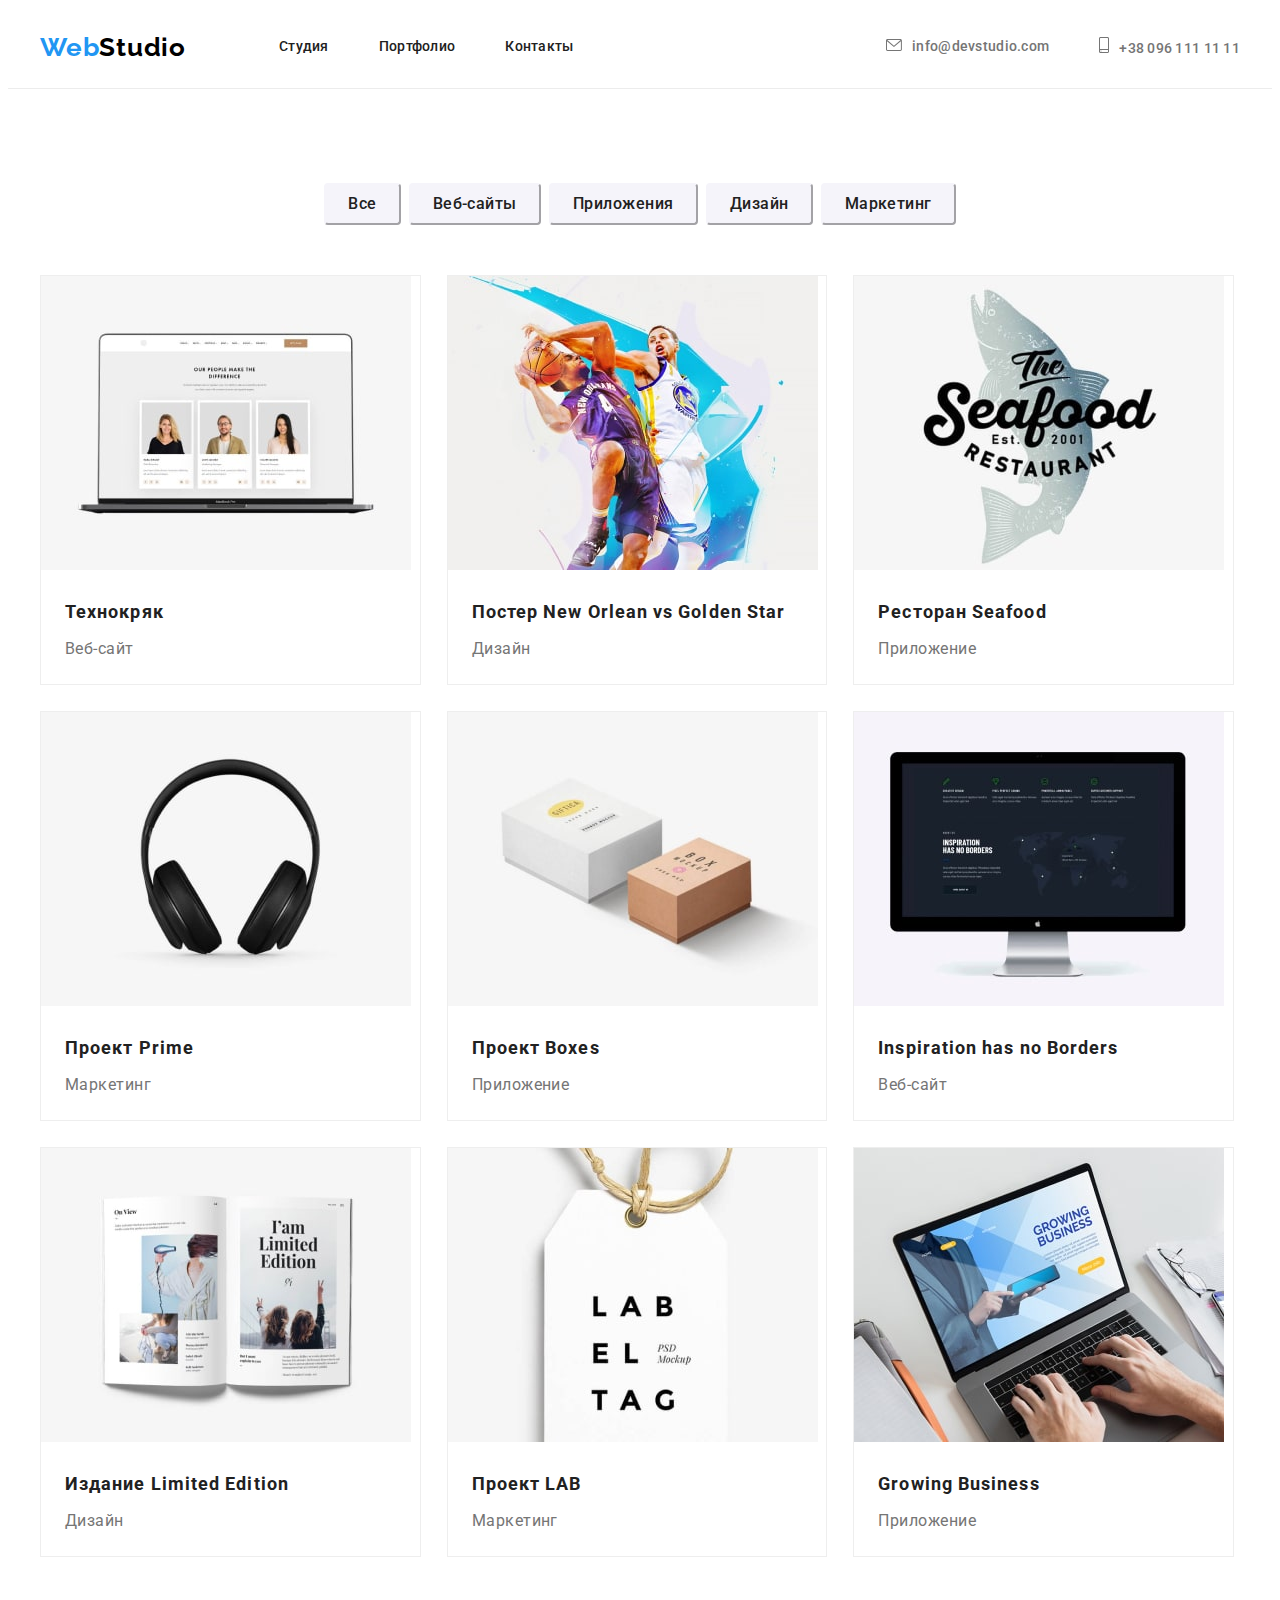
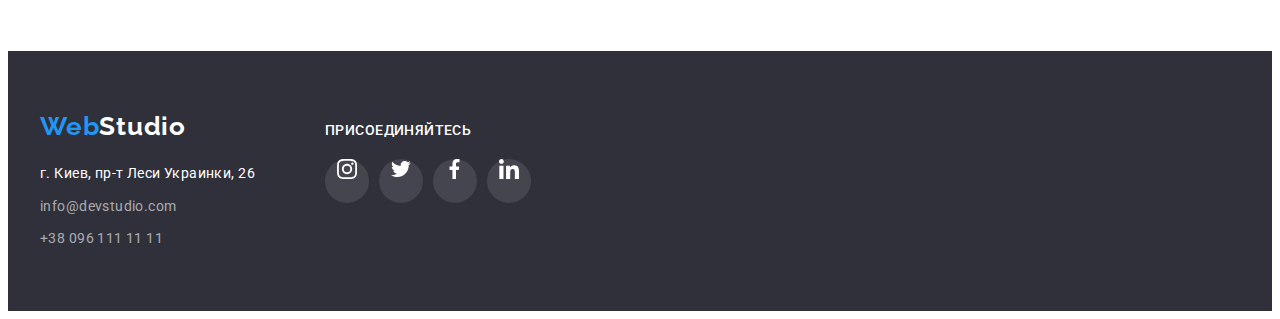
==== portfolio.html @ 397a9e9d "Perenos 4 DZ" ====
<!DOCTYPE html>
<html lang="en">
<head>
    <meta charset="UTF-8">
    <meta http-equiv="X-UA-Compatible" content="IE=edge">
    <meta name="viewport" content="width=device-width, initial-scale=1.0">
    <link rel="preconnect" href="https://fonts.googleapis.com">
    <link rel="preconnect" href="https://fonts.gstatic.com" crossorigin>
    <link href="https://fonts.googleapis.com/css2?family=Raleway:wght@700&family=Roboto:wght@400;500;700;900&display=swap"
        rel="stylesheet">
        <link rel="stylesheet" href="https://cdnjs.cloudflare.com/ajax/libs/modern-normalize/1.1.0/modern-normalize.min.css"
            integrity="sha512-wpPYUAdjBVSE4KJnH1VR1HeZfpl1ub8YT/NKx4PuQ5NmX2tKuGu6U/JRp5y+Y8XG2tV+wKQpNHVUX03MfMFn9Q=="
            crossorigin="anonymous" referrerpolicy="no-referrer" />
    <link rel="stylesheet" href="./css/styles.css">
    <title>Портфолио</title>
</head>
<body>
    <!--Верстка хеддера-->
    <header class="header">
        <div class="container header-container">
            <div class="header-logo">
                <a class="link logo" href="#0"><span class="logo-first">Web</span>Studio</a>
            </div>
            <nav class="header-navigation">
                <ul class="list header-list">
                    <li class="header-item"><a class="link  header-link" href="./index.html">Студия</a></li>
                    <li class="header-item"><a class="link header-link" href="./portfolio.html">Портфолио</a></li>
                    <li class="header-item"><a class="link header-link" href="#0">Контакты</a></li>
                </ul>
            </nav>
            <div class="header-connect">
                <ul class="list header-contacts">
                    <li class="header-contacts-item">
            
                        <a class="link header-mail" href="mailto:info@devstudio.com">
                            <svg class="header-icon">
                                <use href="./img/icon.svg#icon-mail" width='16' height='12'></use>
                            </svg>info@devstudio.com</a>
                    </li>
                    <li>
                        <a class="link header-tel" href="tel:+380961111111">
                            <svg class="header-icon tel-icon">
                                <use href="./img/icon.svg#icon-tel" width='10' height='16'></use>
                            </svg>+38 096 111 11 11</a>
                    </li>
                </ul>
            </div>
            </div>
    </header>
    <main>
        <!--Список кнопок-->
        <h1 class="visually-hidden">Наши портфолио и их перечень</h1>
        <section class="section">
            <div class="container portfolio-container">
            <h2 class="visually-hidden">Фильтр портфолио</h2>
            <ul class="list button-list">
                <li class="button-item"><button class="button-style button-cursor-style" type="button">Все</button></li>
                <li class="button-item"><button class="button-style button-cursor-style" type="button">Веб-сайты</button></li>
                <li class="button-item"><button class="button-style button-cursor-style" type="button">Приложения</button></li>
                <li class="button-item"><button class="button-style button-cursor-style" type="button">Дизайн</button></li>
                <li class="button-item"><button class="button-style button-cursor-style" type="button">Маркетинг</button></li>
            </ul>
        <!--Перечень портфолио-->
            <ul class="list portfolio-list">
                <li class="portfolio-item"><a class="link portfolio-link" href="#0">
                    <img class="portfolio-image" src="./img/portfolioo/portfolio1.jpeg" alt="Логотип портфолио" width="370px">
                    <div class="portfolio-text-styles">
                        <h3 class="portfolio-list-subtitle">Технокряк</h3>
                        <p class="portfolio-list-text">Веб-сайт</p>
                    </div>
                </a>
                </li>
                <li class="portfolio-item"><a class="link portfolio-link" href="#0"><img class="portfolio-image" src="./img/portfolioo/portfolio2.jpeg" alt="Логотип примера портфолио" width="370px">
                <div class="portfolio-text-styles">
                    <h3 class="portfolio-list-subtitle">Постер New Orlean vs Golden Star</h3>
                    <p class="portfolio-list-text">Дизайн</p>
                </div>
                </a>
                </li>
                <li class="portfolio-item"><a class="link portfolio-link" href="#0"><img class="portfolio-image" src="./img/portfolioo/portfolio3.jpeg" alt="Логотип примера портфолио" width="370px">
                <div class="portfolio-text-styles">
                    <h3 class="portfolio-list-subtitle">Ресторан Seafood</h3>
                    <p class="portfolio-list-text">Приложение</p>
                </div></a>
                </li>
                <li class="portfolio-item"><a class="link portfolio-link" href="#0"><img class="portfolio-image" src="./img/portfolioo/portfolio4.jpeg" alt="Логотип примера портфолио" width="370px">
                <div class="portfolio-text-styles">
                    <h3 class="portfolio-list-subtitle">Проект Prime</h3>
                    <p class="portfolio-list-text">Маркетинг</p>
                </div>
                </a>
                </li>
                <li class="portfolio-item"><a class="link portfolio-link" href="#0"><img class="portfolio-image" src="./img/portfolioo/portfolio5.jpeg" alt="Логотип примера портфолио" width="370px">
                <div class="portfolio-text-styles">
                    <h3 class="portfolio-list-subtitle">Проект Boxes</h3>
                    <p class="portfolio-list-text">Приложение</p>
                </div>
                </a>
                </li>
                <li class="portfolio-item"><a class="link portfolio-link"  href="#0"><img class="portfolio-image" src="./img/portfolioo/portfolio6.jpeg" alt="Логотип примера портфолио" width="370px">
                    <div class="portfolio-text-styles">
                    <h3 class="portfolio-list-subtitle">Inspiration has no Borders</h3>
                    <p class="portfolio-list-text">Веб-сайт</p>
                </div>
                </a>
                </li>
                <li class="portfolio-item"><a class="link portfolio-link" href="#0"><img class="portfolio-image" src="./img/portfolioo/portfolio7.jpeg" alt="Логотип примера портфолио" width="370px">
                <div class="portfolio-text-styles">
                    <h3 class="portfolio-list-subtitle">Издание Limited Edition</h3>
                    <p class="portfolio-list-text">Дизайн</p>
                </div></a>
                </li>
                <li class="portfolio-item"><a class="link portfolio-link" href="#0"><img class="portfolio-image" src="./img/portfolioo/portfolio8.jpeg" alt="Логотип примера портфолио" width="370px">
                <div class="portfolio-text-styles">
                    <h3 class="portfolio-list-subtitle">Проект LAB</h3>
                    <p class="portfolio-list-text">Маркетинг</p>
                </div>
                </a>
                </li>
                <li class="portfolio-item"><a class="link portfolio-link" href="#0"><img class="portfolio-image" src="./img/portfolioo/portfolio9.jpeg" alt="Логотип примера портфолио" width="370px">
                <div class="portfolio-text-styles">
                    <h3 class="portfolio-list-subtitle">Growing Business</h3>
                    <p class="portfolio-list-text">Приложение</p>
                </div>
                </a>
                </li>
            </ul>
            </div>
        </section>
    </main>
        <!--Создание подвала-->
    <footer class="footer">
        <div class="footer-main-container container">
            <div class="footer-container">
                <a class="link logo-footer" href="#0"><span class="logo-first">Web</span>Studio</a>
                <address class="address-title">
                    <ul class="list footer-contacts">
                        <li class="footer-list-item"><a class="link map-navigation"
                                href="https://goo.gl/maps/PW8hdYivpTVeAPPN6" target="_blank">г. Киев, пр-т Леси Украинки,
                                26</a></li>
                        <li class="footer-list-item"><a class="link footer-mail"
                                href="mailto:info@devstudio.com">info@devstudio.com</a></li>
                        <li class="footer-list-item"><a class="link footer-tel" href="tel:+380961111111">+38 096 111 11
                                11</a></li>
                    </ul>
            </div>
            </address>
            <div class="container our-social-container">
                <h3 class="our-social-title">ПРИСОЕДИНЯЙТЕСЬ</h3>
                <ul class="our-social-list list">
                    <li class="our-social-item">
                        <a class="link our-social-link" href="#0">
                            <svg class="our-social-image">
                                <use href='./img/icon.svg#icon-instagram' width='20' height='20'></use>
                            </svg>
                        </a>
                    </li>
                    <li class="our-social-item">
                        <a class="link our-social-link" href="#0">
                            <svg class="our-social-image">
                                <use href='./img/icon.svg#icon-twitter' width='20' height='20'></use>
                            </svg>
                        </a>
                    </li>
                    <li class="our-social-item">
                        <a class="link our-social-link" href="#0">
                            <svg class="our-social-image">
                                <use href='./img/icon.svg#icon-facebook' width='20' height='20'></use>
                            </svg>
                        </a>
                    </li>
                    <li class="our-social-item">
                        <a class="link our-social-link" href="#0">
                            <svg class="our-social-image">
                                <use href='./img/icon.svg#icon-linkedin' width='20' height='20'></use>
                            </svg>
                        </a>
                    </li>
                </ul>
            </div>
        </div>
    </footer>
</body>
</html>
---- css/styles.css ----
:root {
  --main-title-color: #ffffff;
  --second-title-color: #212121;
  --main-text-color: #757575;
  --second-text-color: #ffffff;
  --third-text-color: rgba(255, 255, 255, 0, 6);
  --fourth-text-color: #212121;
  --accent-text-color: #2196f3;
  --header-text-color-first: #212121;
  --header-text-color-second: #757575;
  --main-logo-color: #000000;
  --second-logo-color: #2196f3;
}

a:active,
a:focus {
  outline: none;
}

input,
textarea {
  outline: none;
}
input:active,
textarea:active {
  outline: none;
}
:focus {
  outline: none;
}
textarea {
  resize: none;
}
textarea {
  resize: vertical;
}
textarea {
  resize: horizontal;
}

p,
h1,
h2,
h3,
h4,
h5,
h6 {
  margin: 0;
}

body {
  font-family: "Roboto", sans-serif;
  background-color: #ffffff;
  color: var(--main-text-color);
}

ul {
  margin: 0;
  padding: 0;
}

button {
  cursor: pointer;
}

.list {
  list-style: none;
}

.link {
  text-decoration: none;
  color: inherit;
}

.visually-hidden {
  position: absolute;
  white-space: nowrap;
  width: 1px;
  height: 1px;
  overflow: hidden;
  border: 0;
  padding: 0;
  clip: rect(0 0 0 0);
  clip-path: inset(50%);
  margin: -1px;
}

.section {
  padding-top: 94px;
  padding-bottom: 94px;
}

.container {
  width: 1200px;
  padding-left: 15px;
  padding-right: 15px;
  margin: 0 auto;
}

/*-----------------HEADER--------------*/

.header {
  padding-top: 24px;
  padding-bottom: 25px;
  border-bottom: 1px solid #ececec;
}

.header-logo {
  margin-right: 93px;
}

.header-container {
  display: flex;
  align-items: center;
}

.header-item:not(:last-child) {
  margin-right: 50px;
}

.header-connect {
  margin-left: auto;
}

.header-contacts {
  display: flex;
}

.header-mail {
  margin-right: 50px;
}

.logo {
  font-family: "Raleway", sans-serif;
  font-weight: 700;
  font-size: 26px;
  line-height: 1.19;
  letter-spacing: 0.03em;
  color: var(--main-logo-color);
}

.logo-first {
  color: var(--second-logo-color);
}

.header-list {
  display: flex;
}

.header-item {
  font-weight: 500;
  font-size: 14px;
  line-height: 1.14;
  letter-spacing: 0.02em;
  color: var(--header-text-color-first);
}

.header-contacts {
  font-weight: 500;
  font-size: 14px;
  line-height: 1.14;
  letter-spacing: 0.02em;
  color: var(--header-text-color-second);
  justify-content: center;
  align-items: center;
}

.header-icon {
  width: 16px;
  height: 12px;
  margin-right: 10px;
  fill: var(--header-text-color-second);
}

.tel-icon {
  width: 10px;
  height: 16px;
}

.header-contacts-item:hover,
.header-contacts-item:focus {
  color: var(--accent-text-color);
  fill: var(--accent-text-color);
}

.logo:focus,
.logo:hover {
  color: var(--accent-text-color);
}

.header-link:hover,
.header-link:focus,
.header-link:active {
  color: var(--accent-text-color);
}

.header-tel:hover,
.header-tel:focus {
  color: var(--accent-text-color);
}

.header-tel:hover svg,
.header-tel:focus svg {
  fill: var(--accent-text-color);
}

.header-mail:focus,
.header-mail:hover {
  color: var(--accent-text-color);
}

.header-mail:focus svg,
.header-mail:hover svg {
  fill: var(--accent-text-color);
}

/*--------------------HERO------------------*/

.hero {
  background-color: #2f303a;
  /* max-height: 600px; */
  padding-bottom: 200px;
  padding-top: 200px;
  background-image: linear-gradient(
      rgba(47, 48, 58, 0.4),
      rgba(47, 48, 58, 0.4)
    ),
    url(../img/hero.jpeg);
}

.hero-container {
  text-align: center;
}

.hero-title {
  font-weight: 900;
  font-size: 44px;
  line-height: 1.36;

  letter-spacing: 0.06em;
  text-transform: uppercase;

  color: var(--main-title-color);

  max-width: 696px;
  margin: 0 auto;
  margin-bottom: 30px;
}

.hero-button {
  height: 50px;
  min-width: 200px;
  font-weight: 700;
  font-size: 16px;
  line-height: 1.87;

  letter-spacing: 0.06em;
  border-radius: 4%;
  border-color: transparent;

  color: var(--second-text-color);
  background-color: var(--accent-text-color);
}

/*--------------Features and what we do----------------*/

/* .features-container {
  padding-bottom: 94px;
  padding-top: 94px;
} */

.features {
  padding-bottom: 0;
}

.features-list {
  display: flex;
  /* margin-bottom: 94px; */
}

/* .features-list-item:not(:last-child) {
  margin-left: 30px;
} */

.features-list-item {
  margin-right: 30px;
  max-width: 270px;
}

.features-list-item:nth-child(4n) {
  margin-right: 0;
}

.features-thumb {
  width: 270px;
  height: 120px;
  background-color: #f5f4fa;

  border-radius: 4px;

  display: flex;

  justify-content: center;
  align-items: center;
}

.features-icon {
  max-width: 70px;
  max-height: 70px;
}

.features-list-subtitle {
  font-weight: 700;
  font-size: 14px;
  line-height: 1.14;
  letter-spacing: 0.03em;
  text-transform: uppercase;

  color: var(--second-title-color);
  padding-top: 30px;
  margin-bottom: 10px;
}

.features-list-text {
  font-weight: 400;
  font-size: 14px;
  line-height: 1.71;
  letter-spacing: 0.03em;
  color: var(--main-text-color);
}

.features-list-title {
  font-weight: 700;
  font-size: 36px;
  line-height: 1.17;
  text-align: center;
  letter-spacing: 0.03em;

  color: var(--second-title-color);

  margin-bottom: 50px;
}

.features-list-pictures {
  display: flex;
}

.list-picture {
  margin-right: 30px;
}

.list-picture:nth-child(3n) {
  margin-right: 0;
}

/*------------------------OUR TEAM------------------------*/

.our-team {
  background-color: #f5f4fa;
}

/* .our-team-container {
  padding-top: 94px;
  padding-bottom: 94px;
} */

.our-team-title {
  font-weight: 700;
  font-size: 36px;
  line-height: 1.17;

  text-align: center;
  letter-spacing: 0.03em;

  color: var(--second-title-color);

  margin-bottom: 50px;
}

.our-team-item {
  padding-bottom: 30px;
  box-shadow: 0px 1px 3px rgba(0, 0, 0, 0.12), 0px 1px 1px rgba(0, 0, 0, 0.14),
    0px 2px 1px rgba(0, 0, 0, 0.2);
  border-radius: 0px 0px 4px 4px;
}

.our-team-list {
  display: flex;
}

.our-team-image {
  margin-bottom: 30px;
}

.our-team-subtitle {
  font-weight: 500;
  font-size: 16px;
  line-height: 1.19;

  text-align: center;
  letter-spacing: 0.03em;

  color: var(--second-title-color);

  margin-bottom: 10px;
}

.our-team-text {
  font-weight: 400;
  font-size: 16px;
  line-height: 1.19;

  text-align: center;
  letter-spacing: 0.03em;

  color: var(--main-text-color);
  margin-bottom: 16px;
}

.our-team-item {
  background-color: #ffffff;
  margin-right: 30px;
}

.our-team-item:nth-child(4n) {
  margin-bottom: 0;
}

.our-team-social-list {
  display: flex;
  justify-content: center;
}

.our-team-social-item {
  /* width: 100%;
  height: 100%; */
}

.our-team-social-image {
  max-width: 20px;
  max-height: 20px;
  fill: #afb1b8;
}

.our-team-social-link {
  display: flex;
  justify-content: center;
  align-items: center;
  width: 44px;
  height: 44px;
  border-radius: 50%;
}

.our-team-social-link:hover,
.our-team-social-link:focus {
  fill: var(--second-text-color);
  background-color: var(--accent-text-color);
}

.our-team-social-link:hover svg,
.our-team-social-link:focus svg {
  fill: var(--second-text-color);
}

/*-------------------REGULAR CUSTOMERS---------------------*/

.regular-customers {
  padding-top: 94px;
  padding-bottom: 94px;
}

.regular-customers-title {
  font-weight: 700;
  font-size: 36px;
  line-height: 1.17;
  text-align: center;
  letter-spacing: 0.03em;
  color: var(--second-title-color);

  margin-bottom: 50px;
}

.regular-customers-list {
  display: flex;
  /* justify-content: center;
  align-items: center; */
}

.regular-customers-item {
  display: flex;

  /* width: 170px;
  height: 92px;
  border: 1px solid #afb1b8;
  border-radius: 4%; */
}

.regular-customers-item + .regular-customers-item {
  margin-left: 30px;
}

.regular-customers-link {
  width: 170px;
  height: 92px;
  border: 1px solid #afb1b8;
  border-radius: 4%;
  display: flex;
  justify-content: center;
  align-items: center;
}

.regular-customers-link:hover,
.regular-customers-link:focus {
  color: var(--accent-text-color);
  border-color: var(--accent-text-color);
}

.regular-customers-image {
  width: 106px;
  height: 60px;
  fill: #afb1b8;
}

.regular-customers-link:hover svg,
.regular-customers-link:focus svg {
  fill: #2196f3;
  border-color: var(--accent-text-color);
}

/*------------------------FOOTER-----------------------*/

.footer {
  background-color: #2f303a;
  padding-top: 60px;
  padding-bottom: 60px;
}

.footer-main-container {
  display: flex;
  align-items: baseline;
  /* max-height: 300px; */
}

.footer-container {
}

.logo-footer {
  display: block;
  font-family: "Raleway", sans-serif;
  font-weight: 700;
  font-size: 26px;
  line-height: 1.19;
  letter-spacing: 0.03em;
  color: #ffffff;

  margin-bottom: 20px;
}

.logo-footer:hover,
.logo-footer:focus {
  color: var(--accent-text-color);
}

.footer-contacts {
  font-weight: 400;
  font-size: 14px;
  line-height: 1.71;
  letter-spacing: 0.03em;
  color: var(--header-text-color-second);
}

.footer-list-item {
  margin-bottom: 9px;
}

.footer-list-item:last-child {
  margin-bottom: 0;
}

.map-navigation {
  color: var(--second-text-color);
}

.footer-mail,
.footer-tel {
  color: rgba(255, 255, 255, 0.6);
}

.footer-list-item-map {
  color: var(--second-text-color);
}

.footer-tel:hover,
.footer-tel:focus {
  color: var(--accent-text-color);
}

.footer-mail:focus,
.footer-mail:hover {
  color: var(--accent-text-color);
}

.map-navigation:hover,
.map-navigation:focus {
  color: var(--accent-text-color);
}

.address-title {
  font-style: inherit;
  /* max-width: 231px;
  margin-right: 70px; */
}

.our-social-title {
  font-weight: 500;
  font-size: 14px;
  /* text-align: center; */
  line-height: 1.14;
  letter-spacing: 0.03em;
  /* text-transform: uppercase; */
  margin-bottom: 20px;
  color: var(--main-title-color);
}

.our-social-container {
  margin-left: 70px;
  width: 206px;
  padding-left: 0;
}

.our-social-list {
  display: flex;
  justify-content: center;
  align-items: center;
}

/* .our-social-item {
  border-radius: 50%;
} */

.our-social-link {
  display: flex;
  justify-content: center;
  align-items: center;
  width: 44px;
  height: 44px;
  border-radius: 50%;
  background-color: rgba(255, 255, 255, 0.1);
}

.our-social-item + .our-social-item {
  margin-left: 10px;
}

.our-social-image {
  width: 44px;
  height: 44px;
  fill: var(--second-text-color);
  padding: 12px;
}

.our-social-link:hover,
.our-social-link:focus {
  fill: var(--second-text-color);
  background-color: var(--accent-text-color);
}

/* .our-social-item:hover svg,
.our-social-item:focus svg {
  fill: var(--second-text-color);
} */
/*--------------------------PORTFOLIO PAGE-----------------*/

/* .portfolio-container {
  padding-top: 90px;
  padding-bottom: 90px;
} */

/*-------------------------------PORTFOLIO BUTTONS-----------------*/

.button-list {
  display: flex;
  padding-left: 280px;
  padding-right: 280px;
  margin-bottom: 50px;
  justify-content: center;
}

.button-item {
  margin-right: 8px;
  /* width: 128px;
  height: 38px; */
  flex-shrink: 0;
}

.button-item:last-child {
  margin-right: 0;
}
.button-style {
  font-family: "Roboto", sans-serif;
  font-weight: 500;
  font-size: 16px;
  line-height: 26px;

  text-align: center;
  letter-spacing: 0.03em;
  background-color: #f5f4fa;
  color: var(--fourth-text-color);

  border-radius: 4px;
  border-color: #f5f4fa;
  padding: 6px 22px;
}

.button-style:hover,
.button-style:focus {
  color: var(--second-text-color);
  background-color: var(--accent-text-color);
}

/*-------------------------------PORTFOLIO LIST-----------------*/

.portfolio-list {
  display: flex;
  flex-wrap: wrap;
  margin: -13px;
}

.portfolio-item {
  background: #ffffff;
  border: 1px solid #eeeeee;

  flex-basis: calc(100% / 3 - 30px);
  margin: 13px;
}

/* .portfolio-image {
} */

.portfolio-link {
  display: block;
}

.portfolio-text-styles {
  padding-top: 20px;
  padding-left: 24px;
  padding-right: 24px;
  padding-bottom: 20px;
}

.portfolio-list-subtitle {
  font-weight: 700;
  font-size: 18px;
  line-height: 2;

  letter-spacing: 0.06em;

  color: var(--second-title-color);

  margin-bottom: 4px;
}

.portfolio-list-text {
  font-weight: 400;
  font-size: 16px;
  line-height: 1.87;

  letter-spacing: 0.03em;

  color: var(--main-text-color);
}

.portfolio-link:hover,
.portfolio-link:focus {
  color: var(--accent-text-color);
  box-shadow: 0px 1px 1px rgba(0, 0, 0, 0.12), 0px 4px 4px rgba(0, 0, 0, 0.06),
    1px 4px 6px rgba(0, 0, 0, 0.16);
}
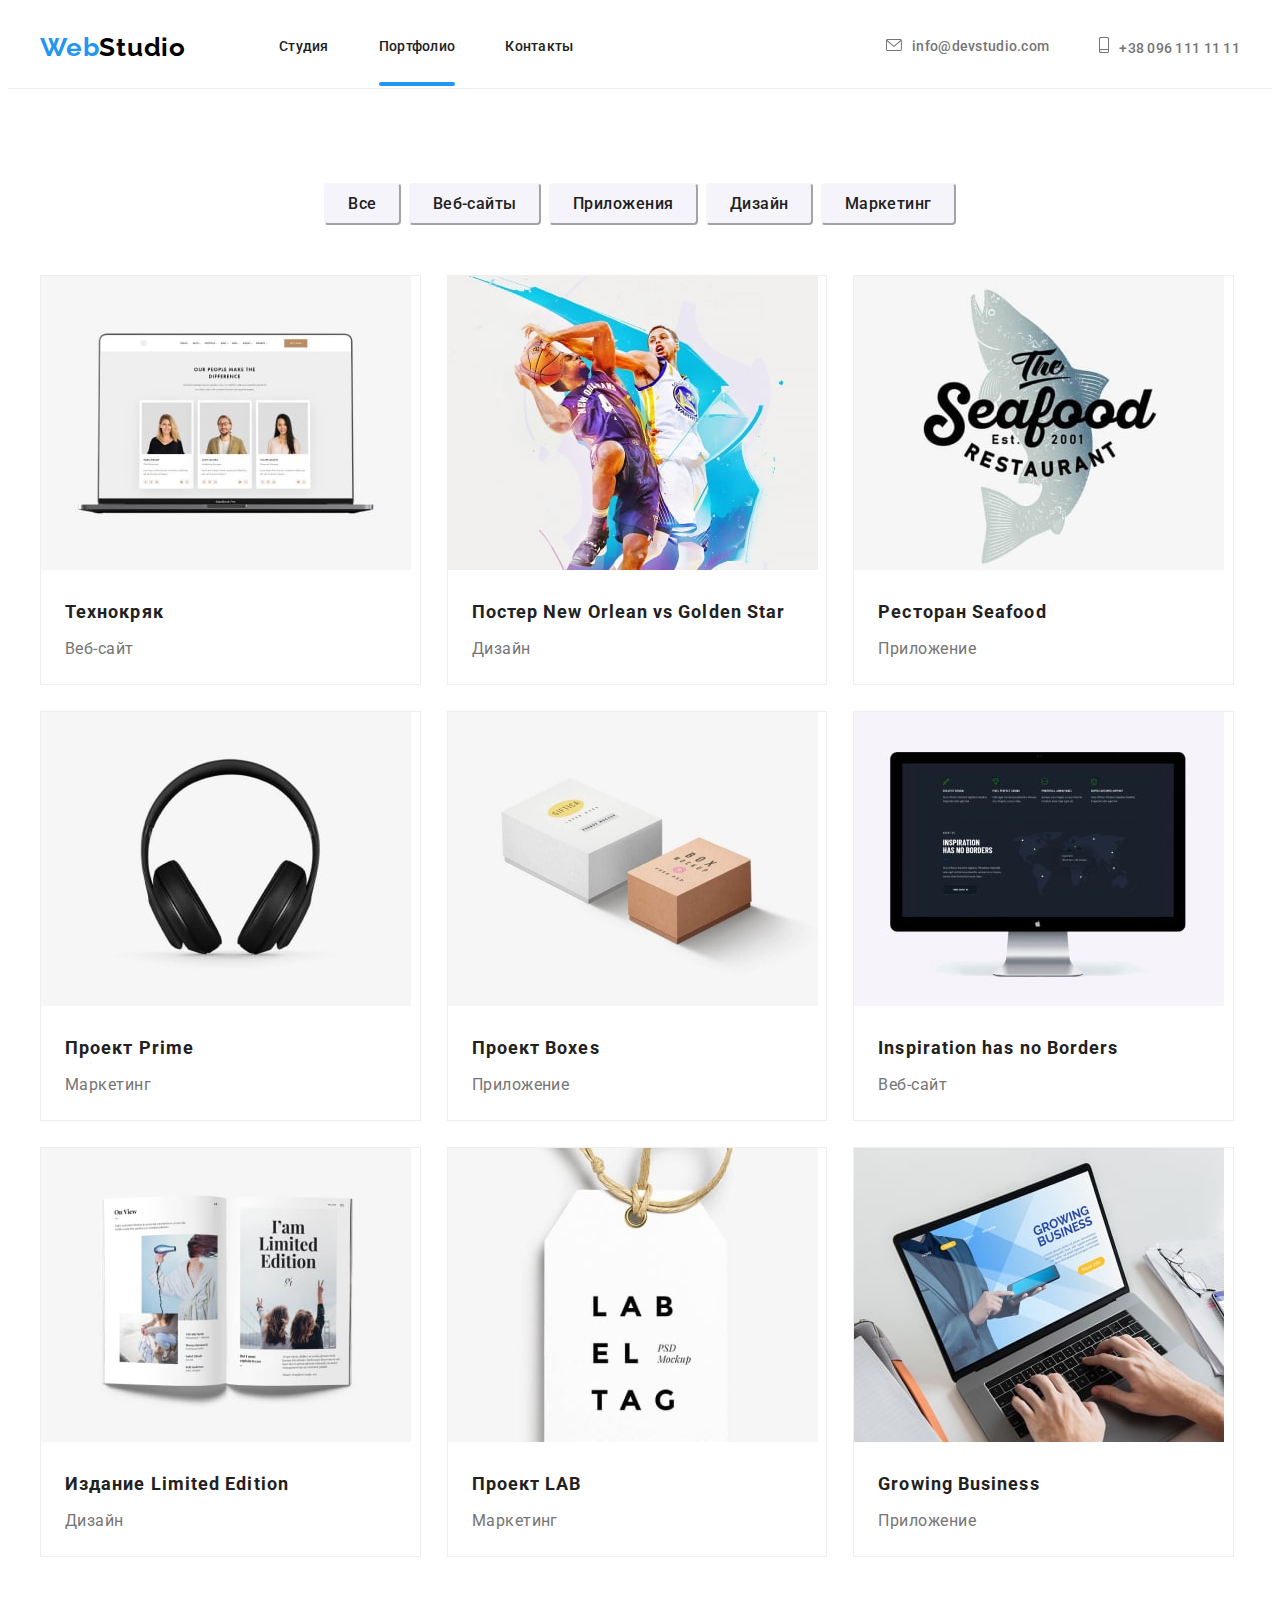
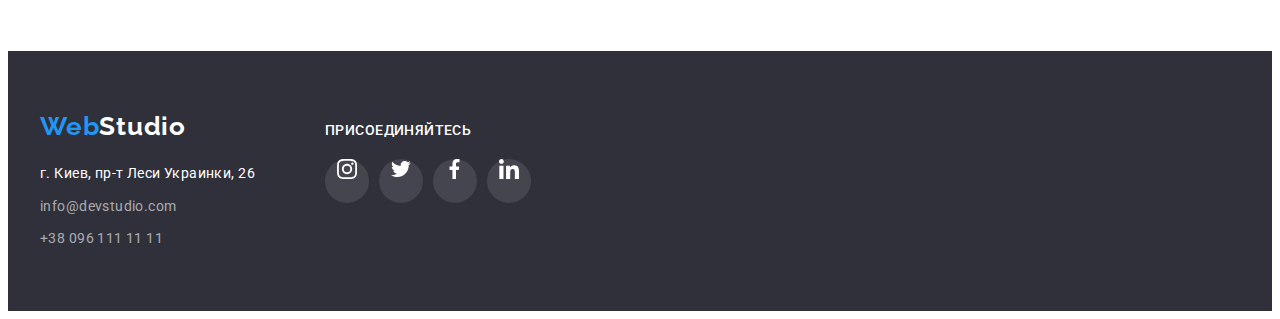
==== commit e3d51cc2: "Добавление текста на карточках "Портволио", добавление модального окна" ====
--- a/portfolio.html
+++ b/portfolio.html
@@ -24,7 +24,7 @@
             <nav class="header-navigation">
                 <ul class="list header-list">
                     <li class="header-item"><a class="link  header-link" href="./index.html">Студия</a></li>
-                    <li class="header-item"><a class="link header-link" href="./portfolio.html">Портфолио</a></li>
+                    <li class="header-item"><a class="link header-link current" href="./portfolio.html">Портфолио</a></li>
                     <li class="header-item"><a class="link header-link" href="#0">Контакты</a></li>
                 </ul>
             </nav>
@@ -63,61 +63,81 @@
         <!--Перечень портфолио-->
             <ul class="list portfolio-list">
                 <li class="portfolio-item"><a class="link portfolio-link" href="#0">
+                    <div class="portfolio-wrap">
                     <img class="portfolio-image" src="./img/portfolioo/portfolio1.jpeg" alt="Логотип портфолио" width="370px">
+                    <p class="portfolio-top-text">Технокряк это современная площадка распространения коронавируса. Компании используют эту платформу для цифрового
+                    шпионажа и атак на защищённые сервера конкурентов.</p>
+                    </div>
                     <div class="portfolio-text-styles">
                         <h3 class="portfolio-list-subtitle">Технокряк</h3>
                         <p class="portfolio-list-text">Веб-сайт</p>
                     </div>
                 </a>
                 </li>
-                <li class="portfolio-item"><a class="link portfolio-link" href="#0"><img class="portfolio-image" src="./img/portfolioo/portfolio2.jpeg" alt="Логотип примера портфолио" width="370px">
+                <li class="portfolio-item"><a class="link portfolio-link" href="#0"><div class="portfolio-wrap"><img class="portfolio-image" src="./img/portfolioo/portfolio2.jpeg" alt="Логотип примера портфолио" width="370px"><p class="portfolio-top-text">Технокряк это современная площадка распространения коронавируса. Компании используют эту платформу для цифрового
+                    шпионажа и атак на защищённые сервера конкурентов.</p>
+                    </div>
                 <div class="portfolio-text-styles">
                     <h3 class="portfolio-list-subtitle">Постер New Orlean vs Golden Star</h3>
                     <p class="portfolio-list-text">Дизайн</p>
                 </div>
                 </a>
                 </li>
-                <li class="portfolio-item"><a class="link portfolio-link" href="#0"><img class="portfolio-image" src="./img/portfolioo/portfolio3.jpeg" alt="Логотип примера портфолио" width="370px">
+                <li class="portfolio-item"><a class="link portfolio-link" href="#0"><div class="portfolio-wrap"><img class="portfolio-image" src="./img/portfolioo/portfolio3.jpeg" alt="Логотип примера портфолио" width="370px"><p class="portfolio-top-text">Технокряк это современная площадка распространения коронавируса. Компании используют эту платформу для цифрового
+                    шпионажа и атак на защищённые сервера конкурентов.</p>
+                    </div>
                 <div class="portfolio-text-styles">
                     <h3 class="portfolio-list-subtitle">Ресторан Seafood</h3>
                     <p class="portfolio-list-text">Приложение</p>
                 </div></a>
                 </li>
-                <li class="portfolio-item"><a class="link portfolio-link" href="#0"><img class="portfolio-image" src="./img/portfolioo/portfolio4.jpeg" alt="Логотип примера портфолио" width="370px">
+                <li class="portfolio-item"><a class="link portfolio-link" href="#0"><div class="portfolio-wrap"><img class="portfolio-image" src="./img/portfolioo/portfolio4.jpeg" alt="Логотип примера портфолио" width="370px"><p class="portfolio-top-text">Технокряк это современная площадка распространения коронавируса. Компании используют эту платформу для цифрового
+                    шпионажа и атак на защищённые сервера конкурентов.</p>
+                    </div>
                 <div class="portfolio-text-styles">
                     <h3 class="portfolio-list-subtitle">Проект Prime</h3>
                     <p class="portfolio-list-text">Маркетинг</p>
                 </div>
                 </a>
                 </li>
-                <li class="portfolio-item"><a class="link portfolio-link" href="#0"><img class="portfolio-image" src="./img/portfolioo/portfolio5.jpeg" alt="Логотип примера портфолио" width="370px">
+                <li class="portfolio-item"><a class="link portfolio-link" href="#0"><div class="portfolio-wrap"><img class="portfolio-image" src="./img/portfolioo/portfolio5.jpeg" alt="Логотип примера портфолио" width="370px"><p class="portfolio-top-text">Технокряк это современная площадка распространения коронавируса. Компании используют эту платформу для цифрового
+                    шпионажа и атак на защищённые сервера конкурентов.</p>
+                    </div>
                 <div class="portfolio-text-styles">
                     <h3 class="portfolio-list-subtitle">Проект Boxes</h3>
                     <p class="portfolio-list-text">Приложение</p>
                 </div>
                 </a>
                 </li>
-                <li class="portfolio-item"><a class="link portfolio-link"  href="#0"><img class="portfolio-image" src="./img/portfolioo/portfolio6.jpeg" alt="Логотип примера портфолио" width="370px">
+                <li class="portfolio-item"><a class="link portfolio-link"  href="#0"><div class="portfolio-wrap"><img class="portfolio-image" src="./img/portfolioo/portfolio6.jpeg" alt="Логотип примера портфолио" width="370px"><p class="portfolio-top-text">Технокряк это современная площадка распространения коронавируса. Компании используют эту платформу для цифрового
+                    шпионажа и атак на защищённые сервера конкурентов.</p>
+                    </div>
                     <div class="portfolio-text-styles">
                     <h3 class="portfolio-list-subtitle">Inspiration has no Borders</h3>
                     <p class="portfolio-list-text">Веб-сайт</p>
                 </div>
                 </a>
                 </li>
-                <li class="portfolio-item"><a class="link portfolio-link" href="#0"><img class="portfolio-image" src="./img/portfolioo/portfolio7.jpeg" alt="Логотип примера портфолио" width="370px">
+                <li class="portfolio-item"><a class="link portfolio-link" href="#0"><div class="portfolio-wrap"><img class="portfolio-image" src="./img/portfolioo/portfolio7.jpeg" alt="Логотип примера портфолио" width="370px"><p class="portfolio-top-text">Технокряк это современная площадка распространения коронавируса. Компании используют эту платформу для цифрового
+                    шпионажа и атак на защищённые сервера конкурентов.</p>
+                    </div>
                 <div class="portfolio-text-styles">
                     <h3 class="portfolio-list-subtitle">Издание Limited Edition</h3>
                     <p class="portfolio-list-text">Дизайн</p>
                 </div></a>
                 </li>
-                <li class="portfolio-item"><a class="link portfolio-link" href="#0"><img class="portfolio-image" src="./img/portfolioo/portfolio8.jpeg" alt="Логотип примера портфолио" width="370px">
+                <li class="portfolio-item"><a class="link portfolio-link" href="#0"><div class="portfolio-wrap"><img class="portfolio-image" src="./img/portfolioo/portfolio8.jpeg" alt="Логотип примера портфолио" width="370px"><p class="portfolio-top-text">Технокряк это современная площадка распространения коронавируса. Компании используют эту платформу для цифрового
+                    шпионажа и атак на защищённые сервера конкурентов.</p>
+                    </div>
                 <div class="portfolio-text-styles">
                     <h3 class="portfolio-list-subtitle">Проект LAB</h3>
                     <p class="portfolio-list-text">Маркетинг</p>
                 </div>
                 </a>
                 </li>
-                <li class="portfolio-item"><a class="link portfolio-link" href="#0"><img class="portfolio-image" src="./img/portfolioo/portfolio9.jpeg" alt="Логотип примера портфолио" width="370px">
+                <li class="portfolio-item"><a class="link portfolio-link" href="#0"><div class="portfolio-wrap"><img class="portfolio-image" src="./img/portfolioo/portfolio9.jpeg" alt="Логотип примера портфолио" width="370px"><p class="portfolio-top-text">Технокряк это современная площадка распространения коронавируса. Компании используют эту платформу для цифрового
+                    шпионажа и атак на защищённые сервера конкурентов.</p>
+                    </div>
                 <div class="portfolio-text-styles">
                     <h3 class="portfolio-list-subtitle">Growing Business</h3>
                     <p class="portfolio-list-text">Приложение</p>
--- a/css/styles.css
+++ b/css/styles.css
@@ -10,6 +10,7 @@
   --header-text-color-second: #757575;
   --main-logo-color: #000000;
   --second-logo-color: #2196f3;
+  --timing-function: cubic-bezier(0.4, 0, 0.2, 1);
 }
 
 a:active,
@@ -137,6 +138,7 @@
   line-height: 1.19;
   letter-spacing: 0.03em;
   color: var(--main-logo-color);
+  transition: color 250ms cubic-bezier(0.4, 0, 0.2, 1);
 }
 
 .logo-first {
@@ -148,11 +150,33 @@
 }
 
 .header-item {
+  display: block;
+  position: relative;
+
   font-weight: 500;
   font-size: 14px;
   line-height: 1.14;
   letter-spacing: 0.02em;
   color: var(--header-text-color-first);
+}
+
+.header-link {
+  position: relative;
+  transition: color 250ms cubic-bezier(0.4, 0, 0.2, 1);
+}
+
+.header-link.current:after {
+  display: block;
+  position: absolute;
+  bottom: -32px;
+  left: 0;
+
+  content: "";
+  width: 100%;
+  height: 4px;
+
+  border-radius: 2px;
+  background-color: rgba(33, 150, 243, 1);
 }
 
 .header-contacts {
@@ -163,6 +187,16 @@
   color: var(--header-text-color-second);
   justify-content: center;
   align-items: center;
+}
+
+.header-mail,
+.header-tel {
+  transition: color 250ms cubic-bezier(0.4, 0, 0.2, 1);
+}
+
+.header-mail svg,
+.header-tel svg {
+  transition: fill 250ms cubic-bezier(0.4, 0, 0.2, 1);
 }
 
 .header-icon {
@@ -345,7 +379,40 @@
   display: flex;
 }
 
+.what-we-do-card {
+  position: relative;
+}
+
+.what-we-do-wrap {
+  position: absolute;
+  /* display: flex; */
+  width: 370px;
+  height: 70px;
+  background-color: rgba(47, 48, 58, 0.8);
+  bottom: 0;
+  left: 0;
+}
+
+.what-we-do-top-text {
+  position: absolute;
+
+  top: 50%;
+  left: 50%;
+  transform: translate(-50%, -50%);
+
+  min-width: 205px;
+  font-weight: 700;
+  font-size: 14px;
+  line-height: 1.1;
+  text-align: center;
+  letter-spacing: 0.03em;
+  text-transform: uppercase;
+
+  color: #ffffff;
+}
+
 .list-picture {
+  /* position: relative; */
   margin-right: 30px;
 }
 
@@ -440,6 +507,7 @@
   max-width: 20px;
   max-height: 20px;
   fill: #afb1b8;
+  transition: fill 250ms cubic-bezier(0.4, 0, 0.2, 1);
 }
 
 .our-team-social-link {
@@ -449,6 +517,8 @@
   width: 44px;
   height: 44px;
   border-radius: 50%;
+
+  transition: background-color 250ms cubic-bezier(0.4, 0, 0.2, 1);
 }
 
 .our-team-social-link:hover,
@@ -507,6 +577,9 @@
   display: flex;
   justify-content: center;
   align-items: center;
+
+  transition: color 250ms cubic-bezier(0.4, 0, 0.2, 1),
+    border-color 250ms cubic-bezier(0.4, 0, 0.2, 1);
 }
 
 .regular-customers-link:hover,
@@ -519,6 +592,8 @@
   width: 106px;
   height: 60px;
   fill: #afb1b8;
+
+  transition: fill 250ms cubic-bezier(0.4, 0, 0.2, 1);
 }
 
 .regular-customers-link:hover svg,
@@ -554,6 +629,8 @@
   color: #ffffff;
 
   margin-bottom: 20px;
+
+  transition: color 250ms cubic-bezier(0.4, 0, 0.2, 1);
 }
 
 .logo-footer:hover,
@@ -579,11 +656,13 @@
 
 .map-navigation {
   color: var(--second-text-color);
+  transition: color 250ms cubic-bezier(0.4, 0, 0.2, 1);
 }
 
 .footer-mail,
 .footer-tel {
   color: rgba(255, 255, 255, 0.6);
+  transition: color 250ms cubic-bezier(0.4, 0, 0.2, 1);
 }
 
 .footer-list-item-map {
@@ -646,6 +725,9 @@
   height: 44px;
   border-radius: 50%;
   background-color: rgba(255, 255, 255, 0.1);
+
+  transition: background-color 250ms cubic-bezier(0.4, 0, 0.2, 1),
+    fill 250ms cubic-bezier(0.4, 0, 0.2, 1);
 }
 
 .our-social-item + .our-social-item {
@@ -710,6 +792,9 @@
   border-radius: 4px;
   border-color: #f5f4fa;
   padding: 6px 22px;
+
+  transition: color 250ms var(--timing-function),
+    background-color 250ms var(--timing-function);
 }
 
 .button-style:hover,
@@ -739,6 +824,39 @@
 
 .portfolio-link {
   display: block;
+}
+
+.portfolio-wrap {
+  position: relative;
+  overflow: hidden;
+}
+
+.portfolio-top-text {
+  position: absolute;
+
+  top: 0;
+  left: 0;
+
+  transform: translateY(100%);
+
+  height: 101%;
+  padding: 63px 24px;
+
+  font-style: normal;
+  font-weight: 400;
+  font-size: 18px;
+  line-height: 1.56;
+
+  letter-spacing: 0.03em;
+
+  color: #ffffff;
+  background-color: rgba(33, 150, 243, 0.9);
+
+  transition: transform 250ms var(--timing-function);
+}
+
+.portfolio-link:hover .portfolio-top-text {
+  transform: translateY(0);
 }
 
 .portfolio-text-styles {
@@ -776,3 +894,55 @@
   box-shadow: 0px 1px 1px rgba(0, 0, 0, 0.12), 0px 4px 4px rgba(0, 0, 0, 0.06),
     1px 4px 6px rgba(0, 0, 0, 0.16);
 }
+/* -------------------Backdrop and Modal---------------- */
+
+.backdrop {
+  width: 100vw;
+  height: 100vh;
+  position: fixed;
+  top: 0;
+  background-color: rgba(0, 0, 0, 0.2);
+  transition: opacity 250ms var(--timing-function),
+    visibility 250ms var(--timing-function);
+}
+
+.modal {
+  position: absolute;
+
+  width: 528px;
+  height: 581px;
+
+  background-color: rgba(255, 255, 255, 1);
+  box-shadow: 0px 1px 3px rgba(0, 0, 0, 0.12), 0px 1px 1px rgba(0, 0, 0, 0.14),
+    0px 2px 1px rgba(0, 0, 0, 0.2);
+  border-radius: 4px;
+
+  top: 50%;
+  left: 50%;
+  transform: translate(-50%, -50%);
+}
+
+.modal-close-button {
+  position: absolute;
+
+  width: 30px;
+  height: 30px;
+  top: 8px;
+  right: 8px;
+  border-radius: 50%;
+  background: #ffffff;
+  border: 1px solid rgba(0, 0, 0, 0.1);
+  box-sizing: border-box;
+  padding: 6px;
+}
+
+.modal-close-icon {
+  width: 18px;
+  height: 18px;
+}
+
+.is-hidden {
+  opacity: 0;
+  pointer-events: none;
+  visibility: hidden;
+}
